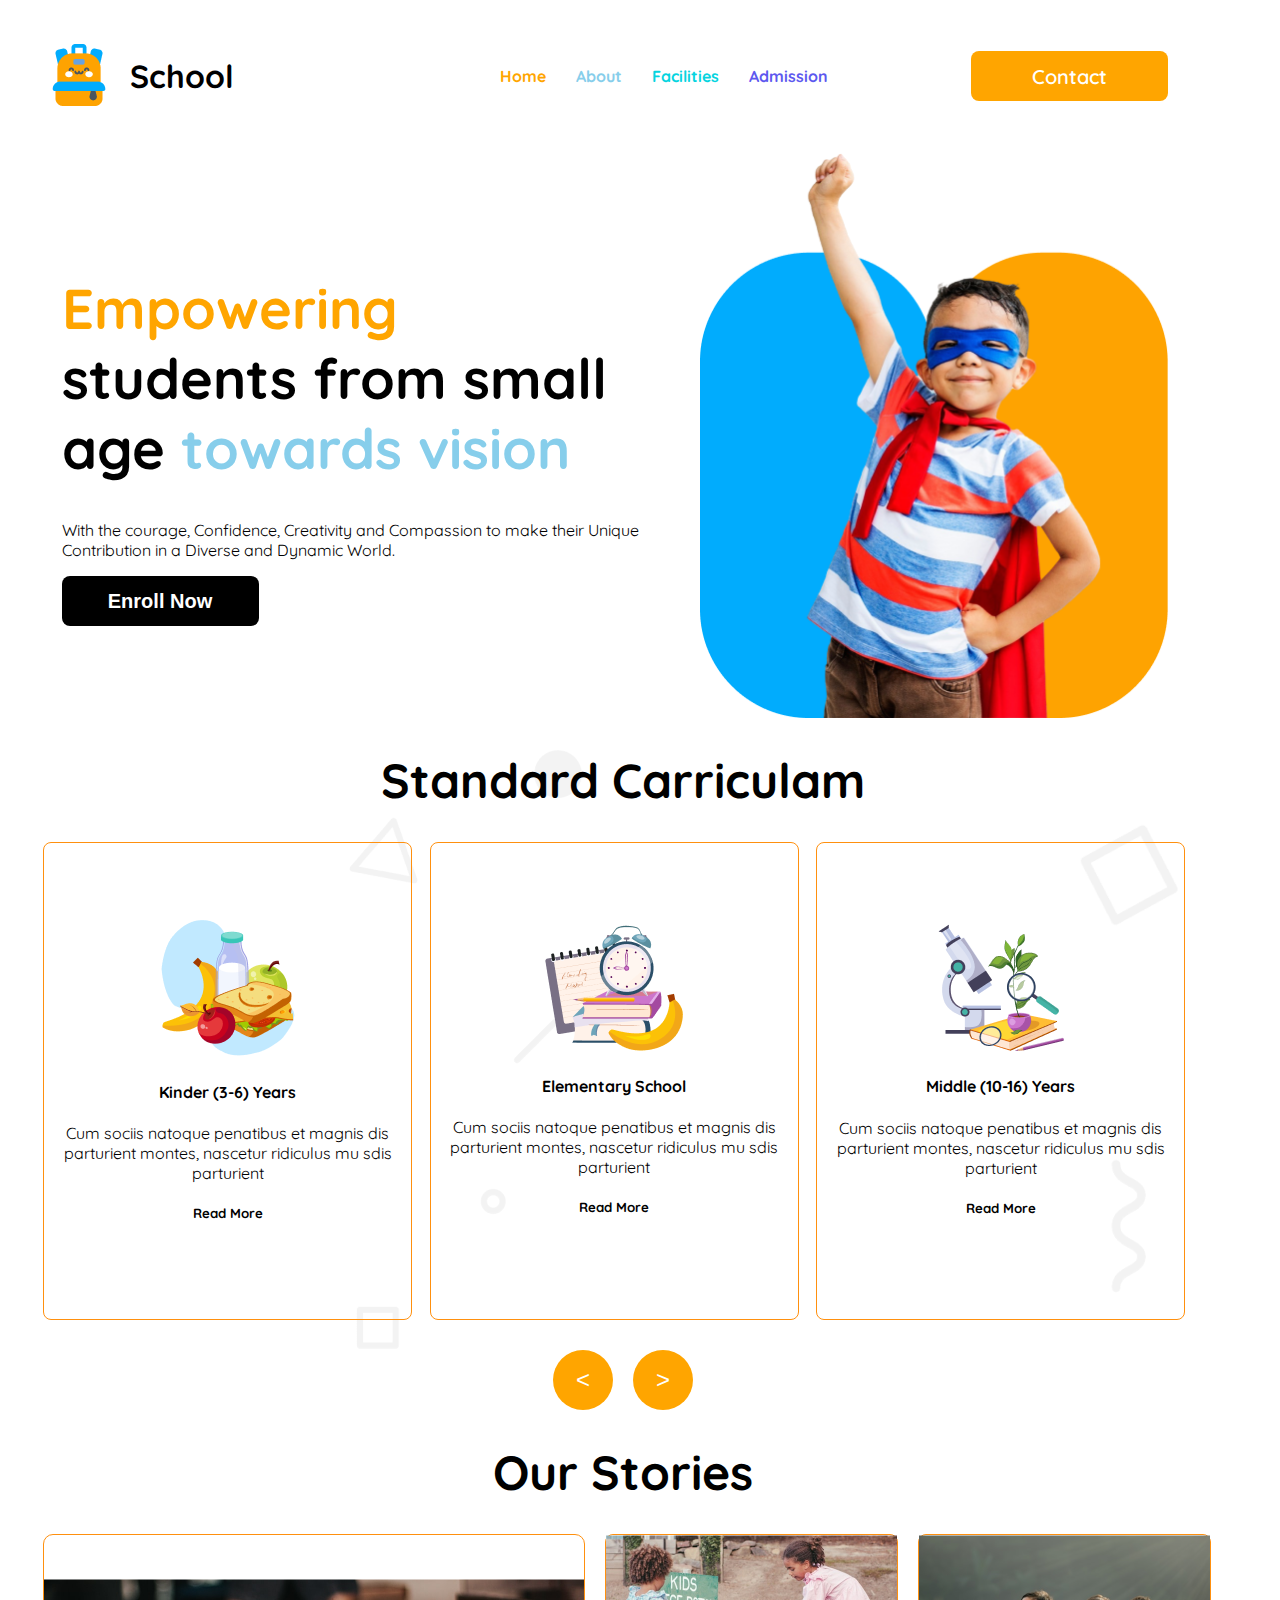
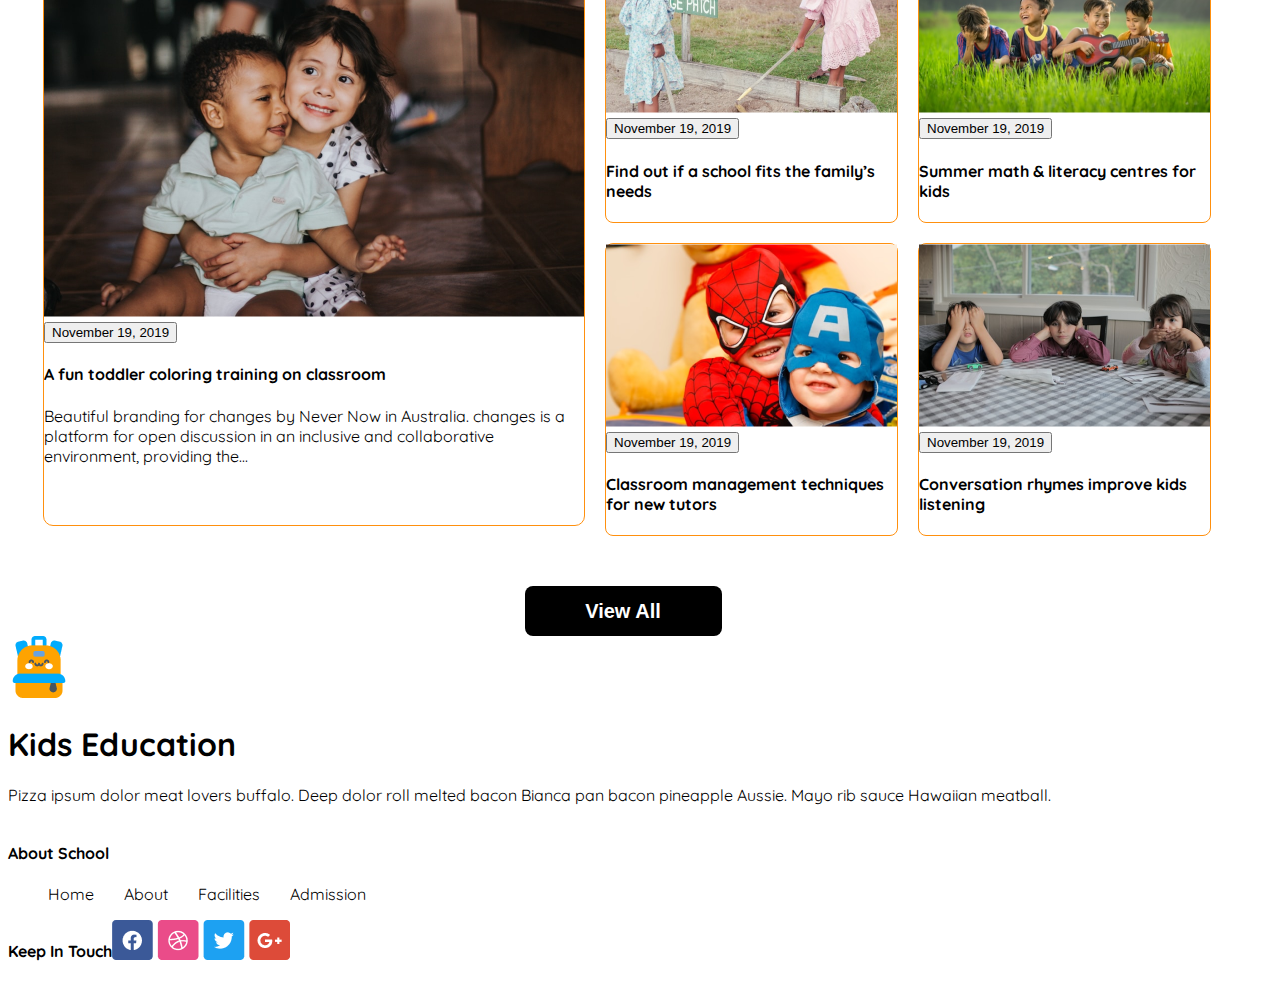
==== index.html @ 6b5bec69 "Assignment 2: All Sections Added. Missing some responsive settings" ====
<!DOCTYPE html>
<html lang="en">
<head>
    <meta charset="UTF-8">
    <meta name="viewport" content="width=device-width, initial-scale=1.0">
    <title>Kids Education</title>
    <link rel="stylesheet" href="./styles/styles.css">
</head>

<body class="quicksand-normal">
    <header class="header">
        <nav class="navbar display-flex" >
           <ul class="brand-logo display-flex">
                <img class="logo" src="./assets/logo.png" alt="Logo">
                <h3 class="brand">School</h3>
           </ul> 
           <!-- Responsive Nevigation  -->
           <div> 
            <input type="checkbox" class="toggle-menu"> 
            <div class="hamburger"></div>
           </div>

           <div class="navigation">
                <ul class="nav-links display-flex" >
                    <li class="nav-item text-orange"><a href="" class="nav-link"></a>Home</li>
                    <li class="nav-item text-sky-blue"><a href="" class="nav-link"></a>About</li>
                    <li class="nav-item text-light-blue"><a href="" class="nav-link"></a>Facilities</li>
                    <li class="nav-item text-purple"><a href="" class="nav-link"></a>Admission</li>
                </ul>
           </div>
            <button class="btn-contact quicksand-normal">Contact</button>    
        </nav>

        <!-- Banner Starts Here -->
        <div class="banner quicksand-normal">
            <div class="banner-content">
                <h1 class="banner-title"><span class="text-orange">Empowering</span> students from small age <span class="text-sky-blue">towards vision</span></h1>
                <p class="banner-desceiption">
                    With the courage, Confidence, Creativity and Compassion to make their Unique Contribution in a Diverse and Dynamic World.                </p>
                <button class="btn-enrol btn-common">Enroll Now</button>
            </div>
            <img class="banner-image" src="./assets/hero-kids.png" alt="Banner Image">  
        </div>
    </header>


        <!-- Banner End -->
    <main>

    

        <!-- Carriculam Starts -->
        
        <section class="carriculam quicksand-normal">
            <h1 class="carriculam-title">Standard Carriculam</h1>

            <div class="carriculam-container">
                <div class="carriculam-card display-flex">
                    <div>
                        <img src="./assets/kinder.png" alt="" class="Kinder-icon">
                        <h4 class="kinder">Kinder (3-6) Years</h4>
                        <P>
                            Cum sociis natoque penatibus et magnis dis parturient montes, nascetur ridiculus mu sdis parturient
                        </P>
                        <h5 class="fact-name text-gray">Read More</h5>
                    </div>
                </div>
                
                <div class="carriculam-card display-flex">
                    <div>
                        <img src="./assets/elementary.png" alt="" class="fact-icon">
                        <h4 class="elementary">Elementary School</h4>
                        <P>
                            Cum sociis natoque penatibus et magnis dis parturient montes, nascetur ridiculus mu sdis parturient
                        </P>
                        <h5 class="fact-name text-gray">Read More</h5>
                    </div>
                </div>
                
                <div class="carriculam-card display-flex">
                    <div>
                        <img src="./assets/middle.png" alt="" class="fact-icon">
                        <h4 class="middle">Middle (10-16) Years</h4>
                        <P>
                            Cum sociis natoque penatibus et magnis dis parturient montes, nascetur ridiculus mu sdis parturient
                        </P>
                        <h5 class="fact-name text-gray">Read More</h5>
                    </div>
                    
                </div>
                
                
                
            </div>

            <div class="btn-more">
                <button class="btn-more-item">&lt</button>
                <button class="btn-more-item">&gt</button>
            </div>

        </section>
        <!-- Carriculam End -->

        <!-- Stories Start -->
        <section class="stories quicksand-normal">
            <h1 class="stories-title">Our Stories</h1>

            <div class="stories-container">
                <div class="stories-card1 display-flex">
                    <div>
                        <img src="./assets/story-1.png" alt="" class="stories-img">
                        <button class="btn-stories">November 19, 2019</button>
                        <h4 class="kinder">A fun toddler coloring training on classroom</h4>
                        <P>
                            Beautiful branding for changes by Never Now in Australia.
                            changes is a platform for open discussion in an inclusive and
                            collaborative environment, providing the...                        </P>
                        
                    </div>
                </div>
                
                <div class="stories-card display-flex">
                    <div>
                        <img src="./assets/story-2.png" alt="" class="stories-img">
                        <button class="btn-stories">November 19, 2019</button>
                        <h4 class="story-heading">Find out if a school fits the family’s needs</h4>
                        
                        
                    </div>
                </div>
                
                <div class="stories-card display-flex">
                    <div>
                        <img src="./assets/story-3.png" alt="" class="Stories-img">
                        <button class="btn-stories">November 19, 2019</button>
                        <h4 class="story-heading">Summer math & literacy centres for kids</h4>
                    </div>
                    
                </div>

                <div class="stories-card display-flex">
                    <div>
                        <img src="./assets/story-4.png" alt="" class="Stories-img">
                        <button class="btn-stories">November 19, 2019</button>
                        <h4 class="story-heading">Classroom management techniques for new tutors</h4>
                    </div>
                    
                </div>

                <div class="stories-card display-flex">
                    <div>
                        <img src="./assets/story-5.png" alt="" class="Stories-img">
                        <button class="btn-stories">November 19, 2019</button>
                        <h4 class="story-heading">Conversation rhymes improve kids listening</h4>
                    </div>
                    
                </div>
                
            </div>

            <div class="view-all">
                <button class="btn-view-all btn-common">View All</button>
               
            </div>

        </section>
    </main>
    <!-- Footer Starts Here -->
    <footer class="footer">
        <div class="footer-container">
            <div class="footer-left display-flex">
                <div>
                    <img src="./assets/logo.png" alt="" class="footer-logo">   
                    <h1 class="footer-title">Kids Education</h1>
                    <p>Pizza ipsum dolor meat lovers buffalo. Deep dolor roll melted bacon Bianca pan bacon pineapple Aussie. Mayo rib sauce Hawaiian meatball.</p>   
                </div>
            </div>

            <div class="footer-middle display-flex">
                <div>    
                    <h4 class="footer-title">About School</h4>
                    <ul class="nav-links display-flex" >
                        <li class="nav-item"><a href="" class="nav-link"></a>Home</li>
                        <li class="nav-item"><a href="" class="nav-link"></a>About</li>
                        <li class="nav-item"><a href="" class="nav-link"></a>Facilities</li>
                        <li class="nav-item"><a href="" class="nav-link"></a>Admission</li>
                    </ul>  
                </div>
            </div>

            <div class="footer-right display-flex">
                <h4 class="footer-social">Keep In Touch</h4>
                <div> 
                    <img src="./assets/fb.png" alt="" class="footer-social">
                    <img src="./assets/dribble.png" alt="" class="footer-social">
                    <img src="./assets/twitter.png" alt="" class="footer-social"> 
                    <img src="./assets/google+.png" alt="" class="footer-social">         
                </div>
            </div>



    </footer>
    
</body>
</html>
---- styles/styles.css ----
/* Fonts: Lets Import */
@import url('https://fonts.googleapis.com/css2?family=Quicksand:wght@300..700&display=swap');

/* Lets Specify Normal Font */
.quicksand-normal {
  font-family: "Quicksand", serif;
  font-optical-sizing: auto;
  font-weight: 400;
  font-style: normal;
}

/* Lets Specify our home page layout */
main, html{
    max-width: 1440px;
    margin: 0 auto;
  }


/* Shared Styles starts here */
.btn-common{
  background-color: black ;
  color: white;
  text-align: center;
  width: 197px;
  height: 50px;
  padding: 10px 25px;
  font-size: 1.25rem;
  font-weight: 800;
  border-radius: 8px;
  border: none;

}

/* Class to make items flexible */
.display-flex{
    display: flex;
  }
 
  
  
  /* Header Styles */

/* Navbar related Styles */


/* Text Orange */
.text-orange{
    color: orange;
    
  }
  
  /* Text SkyBlue */
  .text-sky-blue{
    color: skyblue;
    
  }

  /* Test Light Blue */
  .text-light-blue{
    color: #05D4DF;
    
  }

  /* Text Purple */
  .text-purple{
    color: #5D58EF;
   
  }

  /* .header{
    position: relative;
    width: 100%;
    display: flex;
    justify-content: space-between;
    align-items: center;
  } */
.navbar{
  justify-content: space-between;
  align-items: center;
  max-width: 1160px;
  height: auto;
  font-weight: 800;
 
}

.brand{
  font-weight: 800;
  font-size: 2rem;
}

.nav-item{
  list-style: none;
  margin-right: 30px;

}

.nav-link{
  text-decoration: none;
  font-weight: 800;
  
}

 .banner {
  max-width: 1160px;
  margin: 0 auto;

}
main{
  max-width: 1160px;
  margin: 0 35px;
}


.logo{
  
    max-width: 62px;
    max-height: 62px;
    padding-top: 20px;
    padding-right: 20px;
}



.btn-contact{
    background-color: orange ;
    color: white;
    text-align: center;
    width: 197px;
    height: 50px;
    padding: 10px 25px;
    font-size: 1.25rem;
    font-weight: 600;
    border-radius: 8px;
    border: none;
  
  }

  .hamburger{
    position: relative;
    width:40px;
    height: 4px;
    border-radius: 10px;
    cursor: pointer;
    z-index: 2;
    transition: 0.3s;
    background: black; 

  }

  .hamburger:before,
  .hamburger:after{
    content: "";
    position: absolute;
    height: 4px;
    right: 0;
    background: black;
    border-radius: 10px;
    transition: 0.3s;
    
  }

  .hamburger:before{
    top: -10px;
    width: 20px;
    
  }

  .hamburger:after{
    top: 10px;
    width:25px;
  }

  .toggle-menu{
    position: absolute;
    width: 30px;
    height: 100%;
    z-index: 3;
    cursor: pointer;
    opacity: 0;
  }
  .hamburger,
  .toggle-menu{
     display: none; 
  }

  .navigation input:checked ~ .hamburger{
    background: transparent;
  }
  .navigation input:checked ~ .hamburger:before{
    top: 0;
    transform: rotate(-45deg);
    width: 30px;

  }

  .navigation input:checked ~ .hamburger:after{
    top: 0;
    transform: rotate(45deg);
    width: 30px;
  }



   /* Let's do some Banner Styling  */

   .banner{
    display: flex;
    /* align-items: center; */
    justify-content: space-between;
    margin: 0;
    /* margin: 0 10px 0 0;   */
    /* background-color: #FFF8F3; */
  }
  .banner-greetings {
    font-size: 45px;
    font-weight: 600;
    /* color: #474747; */
    /*  margin-top: 100px; */
  }

  .banner-title {
        font-size: 3.5rem;
        font-weight: 800;
        /* color: #474747; */
        /* margin-top: 20px; */
  }
  
  .banner-description {
        font-size: 18px;
        font-weight: 400;
        color: #757575; 
        /* margin-top: 20px; */
  }

  /* Set style for banner content */
  .banner-content {
    width: 585px;
    margin: auto;
    border: 0;
    padding: 0;

        
  }

  .banner-image {
        width: 468px;
        /* height: 300px;
        border-radius: 50%;
        margin-top: 50px; */
  }

/* Carriculam related design */

.carriculam{
  background-image: url('../assets/bg.png');
}

.carriculam-container{
  display: grid;
  grid-template-columns: repeat(3, 1fr);
  /* justify-content: center; */
 
}

.carriculam-title{
  font-size: 3rem;
  text-align: center;
}

.carriculam-card{
  border: 1px solid #FF900E;
  width:  367px;
  height: 476px;
  border-radius: 8px;
  align-items: center;
  justify-content: center;
  text-align: center;
  margin-bottom: 30px;
}

.btn-more-item{
  width: 60px;
  height: 60px;
  border-radius: 50%;
  font-size: 1.5rem;
  background-color: orange;
  border: none;
  color: white
  
  
}

.btn-more{
  display: flex; 
  /* align-items: center;  */
  justify-content: center; 
  gap: 20px;
}

/* Stories Section Style */

.stories-title{
  font-size: 3rem;
  text-align: center;

}

.stories-container{
  display: grid;
  grid-template-columns: auto auto auto;
  gap: 20px;
  margin-bottom: 30px;
}
.stories-card1{
  border: 1px solid #FF900E;
  grid-row: 1 / 4;
  border-radius: 10px;
  align-items: center;
  justify-content: center;
  text-align: left;
  margin-bottom: 30px;
}

.stories-card{
  border: 1px solid #FF900E;
  /* width:  367px; */
  /* height: 476px; */
  border-radius: 8px;
  align-items: center;
  justify-content: center;
  text-align: left;
  /* margin-bottom: 30px; */
  margin: 0, 30px;
  
  
}

.view-all{
  display: flex;  
  /* align-items: center;  */
  justify-content: center; 
  gap: 20px;

}
      


/* Media Related Design/Responsive Design */
@media (max-width: 992px) {
  .hamburger,
  .toggle-menu{
     display: block; 
  }
  .banner{
    flex-direction: column-reverse;
    
  }

  .banner-content{
    text-align: center;
  }

  /* .banner-content{
    grid-template-columns: 1fr;

  } */

  .brand, .btn-contact{
    display: none;
  }
  .nav-links{
    justify-content: start;
    flex-direction: column;
    align-items: center;
    position: fixed;
    top: 0;
    right: -200px;
    /* background: orange; */
    width: 300px;
    height: 100%;
    padding-top: 65px;
  }
  .nav-link li {
    width: 100%;
  }

  .nav-link li a{
    padding: 30px;
    font-size: 24px;
    /* box-shadow:  */
  }


}
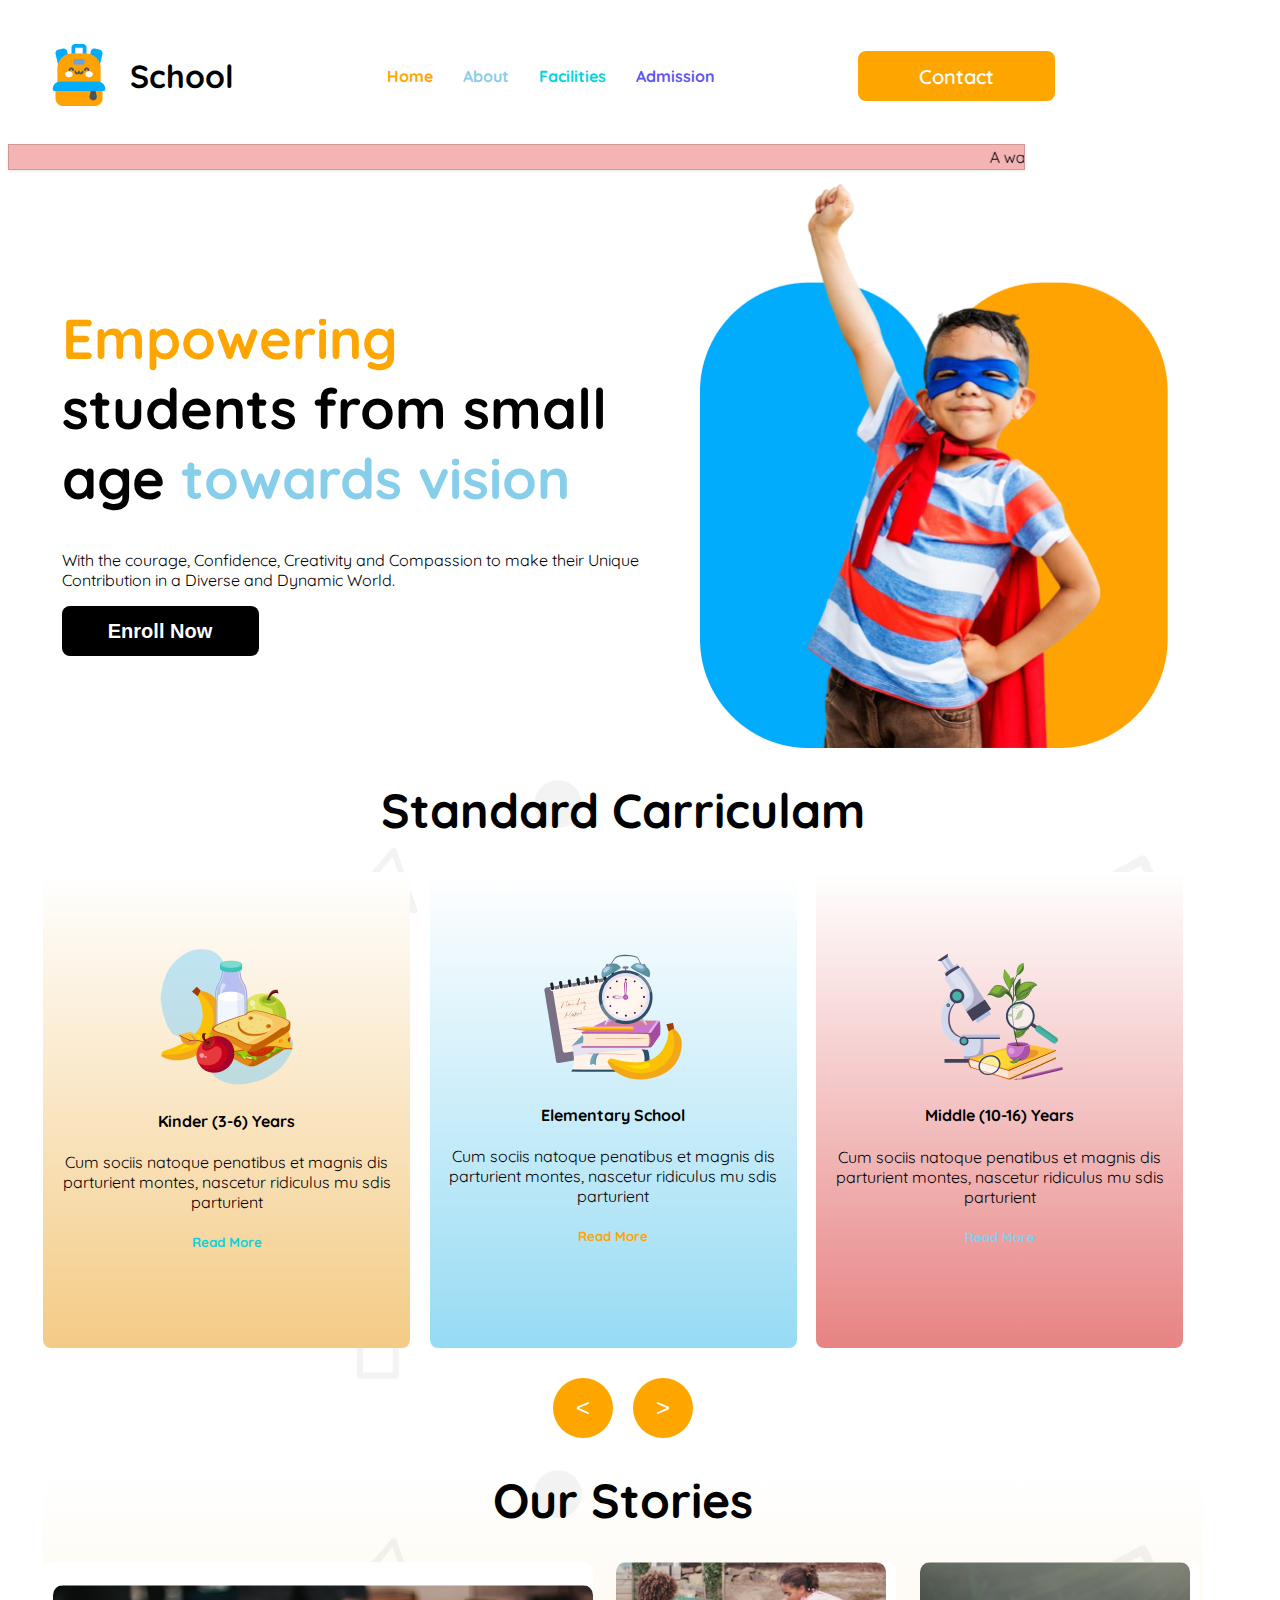
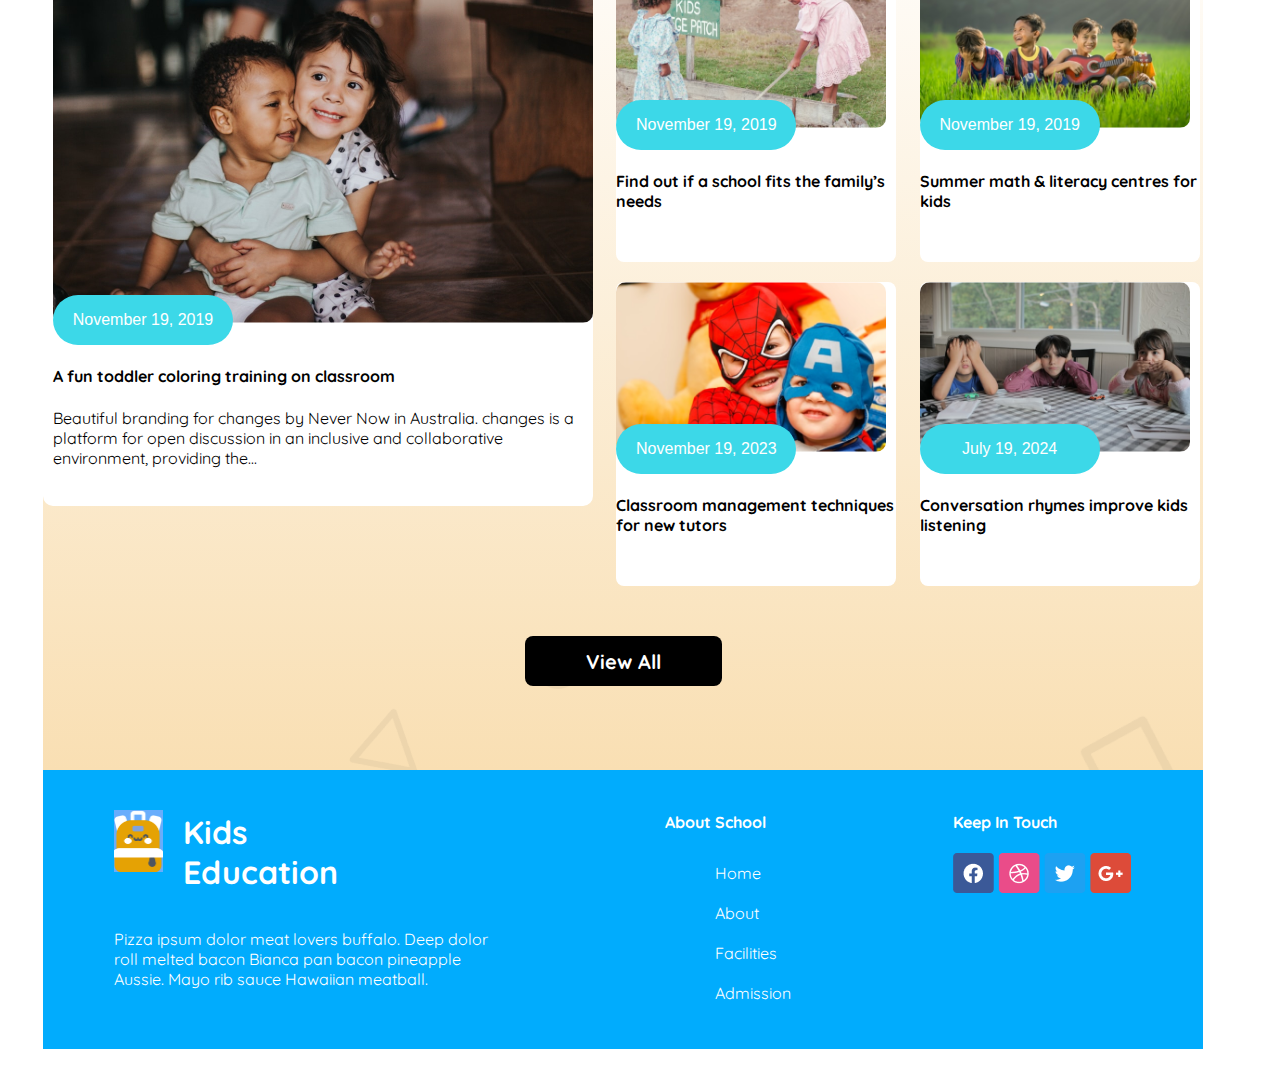
==== commit 2a9562c3: "Assignment 2: All Sections Added. Fixed some responsive settings. Added marquee" ====
--- a/index.html
+++ b/index.html
@@ -4,6 +4,7 @@
     <meta charset="UTF-8">
     <meta name="viewport" content="width=device-width, initial-scale=1.0">
     <title>Kids Education</title>
+    <link rel="icon" type="image/x-icon" href="/assets/logo.png">
     <link rel="stylesheet" href="./styles/styles.css">
 </head>
 
@@ -14,11 +15,7 @@
                 <img class="logo" src="./assets/logo.png" alt="Logo">
                 <h3 class="brand">School</h3>
            </ul> 
-           <!-- Responsive Nevigation  -->
-           <div> 
-            <input type="checkbox" class="toggle-menu"> 
-            <div class="hamburger"></div>
-           </div>
+           
 
            <div class="navigation">
                 <ul class="nav-links display-flex" >
@@ -28,8 +25,19 @@
                     <li class="nav-item text-purple"><a href="" class="nav-link"></a>Admission</li>
                 </ul>
            </div>
-            <button class="btn-contact quicksand-normal">Contact</button>    
+            <button class="btn-contact quicksand-normal">Contact</button> 
+            
+            <!-- Responsive Nevigation  -->
+           <div> 
+            <input type="checkbox" class="toggle-menu"> 
+            <div class="hamburger"></div>
+           </div>   
         </nav>
+        <div cless="top-marquee quicksand-normal">
+            <marquee width="80%" direction="left" behavior="scroll" scrollamount="4">
+                A warm and welcoming community where learning thrives.Discover Our school where every child shines ✨ Your One-Stop Destination for your kids Learning. 🚀 Keep Exploring for More!
+            </marquee>
+        </div>
 
         <!-- Banner Starts Here -->
         <div class="banner quicksand-normal">
@@ -46,51 +54,45 @@
 
         <!-- Banner End -->
     <main>
-
-    
-
         <!-- Carriculam Starts -->
         
         <section class="carriculam quicksand-normal">
             <h1 class="carriculam-title">Standard Carriculam</h1>
 
             <div class="carriculam-container">
-                <div class="carriculam-card display-flex">
+                <div class="carriculam-card display-flex carriculam-gradient1">
                     <div>
                         <img src="./assets/kinder.png" alt="" class="Kinder-icon">
                         <h4 class="kinder">Kinder (3-6) Years</h4>
                         <P>
                             Cum sociis natoque penatibus et magnis dis parturient montes, nascetur ridiculus mu sdis parturient
                         </P>
-                        <h5 class="fact-name text-gray">Read More</h5>
-                    </div>
-                </div>
-                
-                <div class="carriculam-card display-flex">
+                        <h5 class="fact-name text-light-blue">Read More</h5>
+                    </div>
+                </div>
+                
+                <div class="carriculam-card display-flex carriculam-gradient2">
                     <div>
                         <img src="./assets/elementary.png" alt="" class="fact-icon">
                         <h4 class="elementary">Elementary School</h4>
                         <P>
                             Cum sociis natoque penatibus et magnis dis parturient montes, nascetur ridiculus mu sdis parturient
                         </P>
-                        <h5 class="fact-name text-gray">Read More</h5>
-                    </div>
-                </div>
-                
-                <div class="carriculam-card display-flex">
+                        <h5 class="fact-name text-orange">Read More</h5>
+                    </div>
+                </div>
+                
+                <div class="carriculam-card display-flex carriculam-gradient3">
                     <div>
                         <img src="./assets/middle.png" alt="" class="fact-icon">
                         <h4 class="middle">Middle (10-16) Years</h4>
                         <P>
                             Cum sociis natoque penatibus et magnis dis parturient montes, nascetur ridiculus mu sdis parturient
                         </P>
-                        <h5 class="fact-name text-gray">Read More</h5>
-                    </div>
-                    
-                </div>
-                
-                
-                
+                        <h5 class="fact-name text-sky-blue">Read More</h5>
+                    </div>
+                    
+                </div>               
             </div>
 
             <div class="btn-more">
@@ -108,7 +110,7 @@
             <div class="stories-container">
                 <div class="stories-card1 display-flex">
                     <div>
-                        <img src="./assets/story-1.png" alt="" class="stories-img">
+                        <img src="./assets/story-1.png" alt="" class="stories-img1">
                         <button class="btn-stories">November 19, 2019</button>
                         <h4 class="kinder">A fun toddler coloring training on classroom</h4>
                         <P>
@@ -131,7 +133,7 @@
                 
                 <div class="stories-card display-flex">
                     <div>
-                        <img src="./assets/story-3.png" alt="" class="Stories-img">
+                        <img src="./assets/story-3.png" alt="" class="stories-img">
                         <button class="btn-stories">November 19, 2019</button>
                         <h4 class="story-heading">Summer math & literacy centres for kids</h4>
                     </div>
@@ -140,8 +142,8 @@
 
                 <div class="stories-card display-flex">
                     <div>
-                        <img src="./assets/story-4.png" alt="" class="Stories-img">
-                        <button class="btn-stories">November 19, 2019</button>
+                        <img src="./assets/story-4.png" alt="" class="stories-img">
+                        <button class="btn-stories">November 19, 2023</button>
                         <h4 class="story-heading">Classroom management techniques for new tutors</h4>
                     </div>
                     
@@ -149,8 +151,8 @@
 
                 <div class="stories-card display-flex">
                     <div>
-                        <img src="./assets/story-5.png" alt="" class="Stories-img">
-                        <button class="btn-stories">November 19, 2019</button>
+                        <img src="./assets/story-5.png" alt="" class="stories-img">
+                        <button class="btn-stories">July 19, 2024</button>
                         <h4 class="story-heading">Conversation rhymes improve kids listening</h4>
                     </div>
                     
@@ -159,31 +161,34 @@
             </div>
 
             <div class="view-all">
-                <button class="btn-view-all btn-common">View All</button>
+                <button class="btn-view-all btn-common quicksand-normal">View All</button>
                
             </div>
 
         </section>
     </main>
     <!-- Footer Starts Here -->
-    <footer class="footer">
+    <footer class="footer quicksand-normal">
         <div class="footer-container">
             <div class="footer-left display-flex">
+                <div class="footer-logo-title display-flex">
+                    <img src="./assets/footer.png" alt="" class="footer-logo">   
+                    <h1 class="footer-title" >Kids <br>Education</br></h1>
+                </div>
                 <div>
-                    <img src="./assets/logo.png" alt="" class="footer-logo">   
-                    <h1 class="footer-title">Kids Education</h1>
-                    <p>Pizza ipsum dolor meat lovers buffalo. Deep dolor roll melted bacon Bianca pan bacon pineapple Aussie. Mayo rib sauce Hawaiian meatball.</p>   
-                </div>
+                    <p>Pizza ipsum dolor meat lovers buffalo. Deep dolor roll melted bacon Bianca pan bacon pineapple Aussie. Mayo rib sauce Hawaiian meatball.</p> 
+                </div>  
+                
             </div>
 
             <div class="footer-middle display-flex">
                 <div>    
                     <h4 class="footer-title">About School</h4>
-                    <ul class="nav-links display-flex" >
-                        <li class="nav-item"><a href="" class="nav-link"></a>Home</li>
-                        <li class="nav-item"><a href="" class="nav-link"></a>About</li>
-                        <li class="nav-item"><a href="" class="nav-link"></a>Facilities</li>
-                        <li class="nav-item"><a href="" class="nav-link"></a>Admission</li>
+                    <ul class="nav-links-footer">
+                        <li class="nav-item-footer"><a href="" class=""></a>Home</li>
+                        <li class="nav-item-footer"><a href="" class=""></a>About</li>
+                        <li class="nav-item-footer"><a href="" class=""></a>Facilities</li>
+                        <li class="nav-item-footer"><a href="" class=""></a>Admission</li>
                     </ul>  
                 </div>
             </div>
--- a/styles/styles.css
+++ b/styles/styles.css
@@ -1,6 +1,14 @@
 /* Fonts: Lets Import */
 @import url('https://fonts.googleapis.com/css2?family=Quicksand:wght@300..700&display=swap');
 
+
+/* *{
+  border: 2px dashed red;
+}
+
+body{
+  border: 4px dashed green;
+} */
 /* Lets Specify Normal Font */
 .quicksand-normal {
   font-family: "Quicksand", serif;
@@ -46,18 +54,21 @@
 /* Text Orange */
 .text-orange{
     color: orange;
+    font-weight: 800;
     
   }
   
   /* Text SkyBlue */
   .text-sky-blue{
     color: skyblue;
+    font-weight: 800;
     
   }
 
   /* Test Light Blue */
   .text-light-blue{
     color: #05D4DF;
+    font-weight: 800;
     
   }
 
@@ -109,6 +120,12 @@
   max-width: 1160px;
   margin: 0 35px;
 }
+footer{
+  max-width: 1160px;
+  /* margin-right: 60px; */
+  /* margin: 0 px; */
+  
+}
 
 
 .logo{
@@ -171,7 +188,7 @@
   }
 
   .toggle-menu{
-    position: absolute;
+    /* position: relative; */
     width: 30px;
     height: 100%;
     z-index: 3;
@@ -198,6 +215,21 @@
     transform: rotate(45deg);
     width: 30px;
   }
+/* marquee related style */
+  .top-marquee{
+    /* font-family: Arial, sans-serif; */
+    line-height: 1.5;
+    background-color: #FFF;
+    font-size: 16px;
+    color: #ed8f14;
+}
+
+marquee {
+    box-shadow: 0 1px 3px rgba(0, 0, 0, .1);
+    border: 1px solid rgba(0, 0, 0, .15);
+    background-color: #f5b4b4;
+    padding: 2px; 
+}
 
 
 
@@ -267,8 +299,18 @@
   text-align: center;
 }
 
+.carriculam-gradient1{
+  background: linear-gradient(#FFFFFF, #f4cb85)
+}
+.carriculam-gradient2{
+  background: linear-gradient(#FFFFFF, #96dbf4)
+}
+.carriculam-gradient3{
+  background: linear-gradient(#FFFFFF, #e78383)
+}
+
 .carriculam-card{
-  border: 1px solid #FF900E;
+  /* border: 1px solid #FF900E; */
   width:  367px;
   height: 476px;
   border-radius: 8px;
@@ -299,6 +341,24 @@
 
 /* Stories Section Style */
 
+.stories{
+  /* background: linear-gradient(#FFFFFF, #f4cb85), url('../assets/bg.png') no-repeat center center / cover; */
+  /* background: linear-gradient(#FFFFFF, #f4cb85), url('../assets/bg2.png') no-repeat center center / cover; */
+  
+  background-image:
+  url('../assets/bg.png'),
+  linear-gradient(#FFFFFF, #f9dfb3);
+
+
+  height: 100vh; 
+  margin: 0;
+  /* background-image: url('../assets/bg.png');
+  background-image: linear-gradient(#FFFFFF, #FEAB18); */
+  /* padding-bottom: 80px;
+  margin-bottom: -25px; */
+
+}
+
 .stories-title{
   font-size: 3rem;
   text-align: center;
@@ -312,17 +372,20 @@
   margin-bottom: 30px;
 }
 .stories-card1{
-  border: 1px solid #FF900E;
+  /* border: 1px solid #FF900E; */
   grid-row: 1 / 4;
   border-radius: 10px;
   align-items: center;
   justify-content: center;
   text-align: left;
-  margin-bottom: 30px;
+  margin-bottom: 100px;
+  background-color: white;
+  width: 540px;
+  padding-left: 10px;
 }
 
 .stories-card{
-  border: 1px solid #FF900E;
+  /* border: 1px solid #FF900E; */
   /* width:  367px; */
   /* height: 476px; */
   border-radius: 8px;
@@ -331,6 +394,39 @@
   text-align: left;
   /* margin-bottom: 30px; */
   margin: 0, 30px;
+  padding-bottom: 30px;
+  background-color: white;
+  width: 280px;
+  
+}
+
+.stories-img{
+  width: 270px;
+
+  margin-bottom: -18px;
+  border-radius: 10px;
+
+}
+
+.stories-img1{
+  width: 540px;
+
+  margin-bottom: -18px;
+  border-radius: 10px;
+  
+
+}
+
+
+.btn-stories{
+  width: 180px;
+  height: 50px;
+  font-size: 1rem;
+  background-color: #3CD8E8 ;
+  border: none;
+  color: white;
+  border-radius: 30px;
+  margin-top: -30px;
   
   
 }
@@ -342,30 +438,112 @@
   gap: 20px;
 
 }
-      
+
+/* Styles for footer */
+footer{
+  background-color: #01ACFD ;
+  margin-right: 10px;
+  margin-left: 35px;
+}
+
+.footer-middle{
+  display: flex;
+
+  flex-direction: column;
+  max-width: 400px;
+  padding: 20px;
+  
+  /* text-align: left; */
+
+}
+/* .footer-middle.ul{
+  text-align: left;
+} */
+.footer-right
+{
+  display: flex;
+  flex-direction: column;
+  max-width: 400px;
+  padding: 20px;
+
+}
+
+
+.footer-left{
+  flex-direction: column;
+  max-width: 400px;
+  padding: 20px;
+
+}
+
+.nav-item-footer{
+  list-style: none;
+  padding: 10px;
+
+}
+.footer-container{
+  display: grid;
+  grid-template-columns: auto auto auto;
+  gap: 10px;
+  text-align: left;
+  margin-bottom: 30px;
+  color: white;
+  justify-content: space-around;
+}
+ 
+.nav-links-footer{
+
+  text-align: left;
+}
+
+.footer-logo{
+  
+  max-width: 62px;
+  max-height: 62px;
+  padding-top: 20px;
+  padding-right: 20px;
+ 
+}
+   
 
 
 /* Media Related Design/Responsive Design */
-@media (max-width: 992px) {
+@media screen and (max-width: 576px) {
   .hamburger,
-  .toggle-menu{
+  .toggle-menu,
+  .carriculam{
      display: block; 
   }
   .banner{
     flex-direction: column-reverse;
     
+    
   }
 
   .banner-content{
     text-align: center;
-  }
-
-  /* .banner-content{
+    justify-content: center;
+  }
+
+  .carriculam-container,
+  .footer-container {
     grid-template-columns: 1fr;
-
-  } */
-
-  .brand, .btn-contact{
+    gap: 10px;
+
+  } 
+
+  .stories-container{
+    grid-template-columns: repeat(2, 1fr);
+    gap: 10px;
+    justify-items: center;
+  }
+/* Hiding for mobile devices */
+  .brand, 
+  .btn-contact,
+  .btn-more,
+  .stories-card1,
+  .nav-links,
+  marquee{
     display: none;
   }
   .nav-links{
@@ -374,11 +552,40 @@
     align-items: center;
     position: fixed;
     top: 0;
-    right: -200px;
+    /* right: -200px; */
     /* background: orange; */
-    width: 300px;
+    /* width: 300px; */
     height: 100%;
     padding-top: 65px;
+  }
+
+  .banner-image{
+    width: 100%
+  }
+
+  .banner-content{
+    width: 100%;
+  }
+
+  .carriculam-container{
+    width: 100%;
+    
+  }
+
+  .carriculam-card
+  {
+    width: 100%;
+  }
+  .stories-card{
+    width 100%;
+
+  }
+
+  .navbar {
+    max-width: 576px;
+    margin: 0 auto;
+    border: 1px solid red;
+
   }
   .nav-link li {
     width: 100%;
@@ -390,5 +597,31 @@
     /* box-shadow:  */
   }
 
+  .stories-img
+  {
+
+    width: 170px;
+  }
+  .footer-container{
+    width: 100%;
+  }
+  .view-all{
+    
+    align-items: center;
+  }
+  
+.btn-stories{
+  width: 90px;
+  height: 25px;
+  font-size: 0.5rem;
+  background-color: #3CD8E8 ;
+  border: none;
+  color: white;
+  border-radius: 30px;
+  margin-top: -30px;
+  
+  
+}
+
 
 }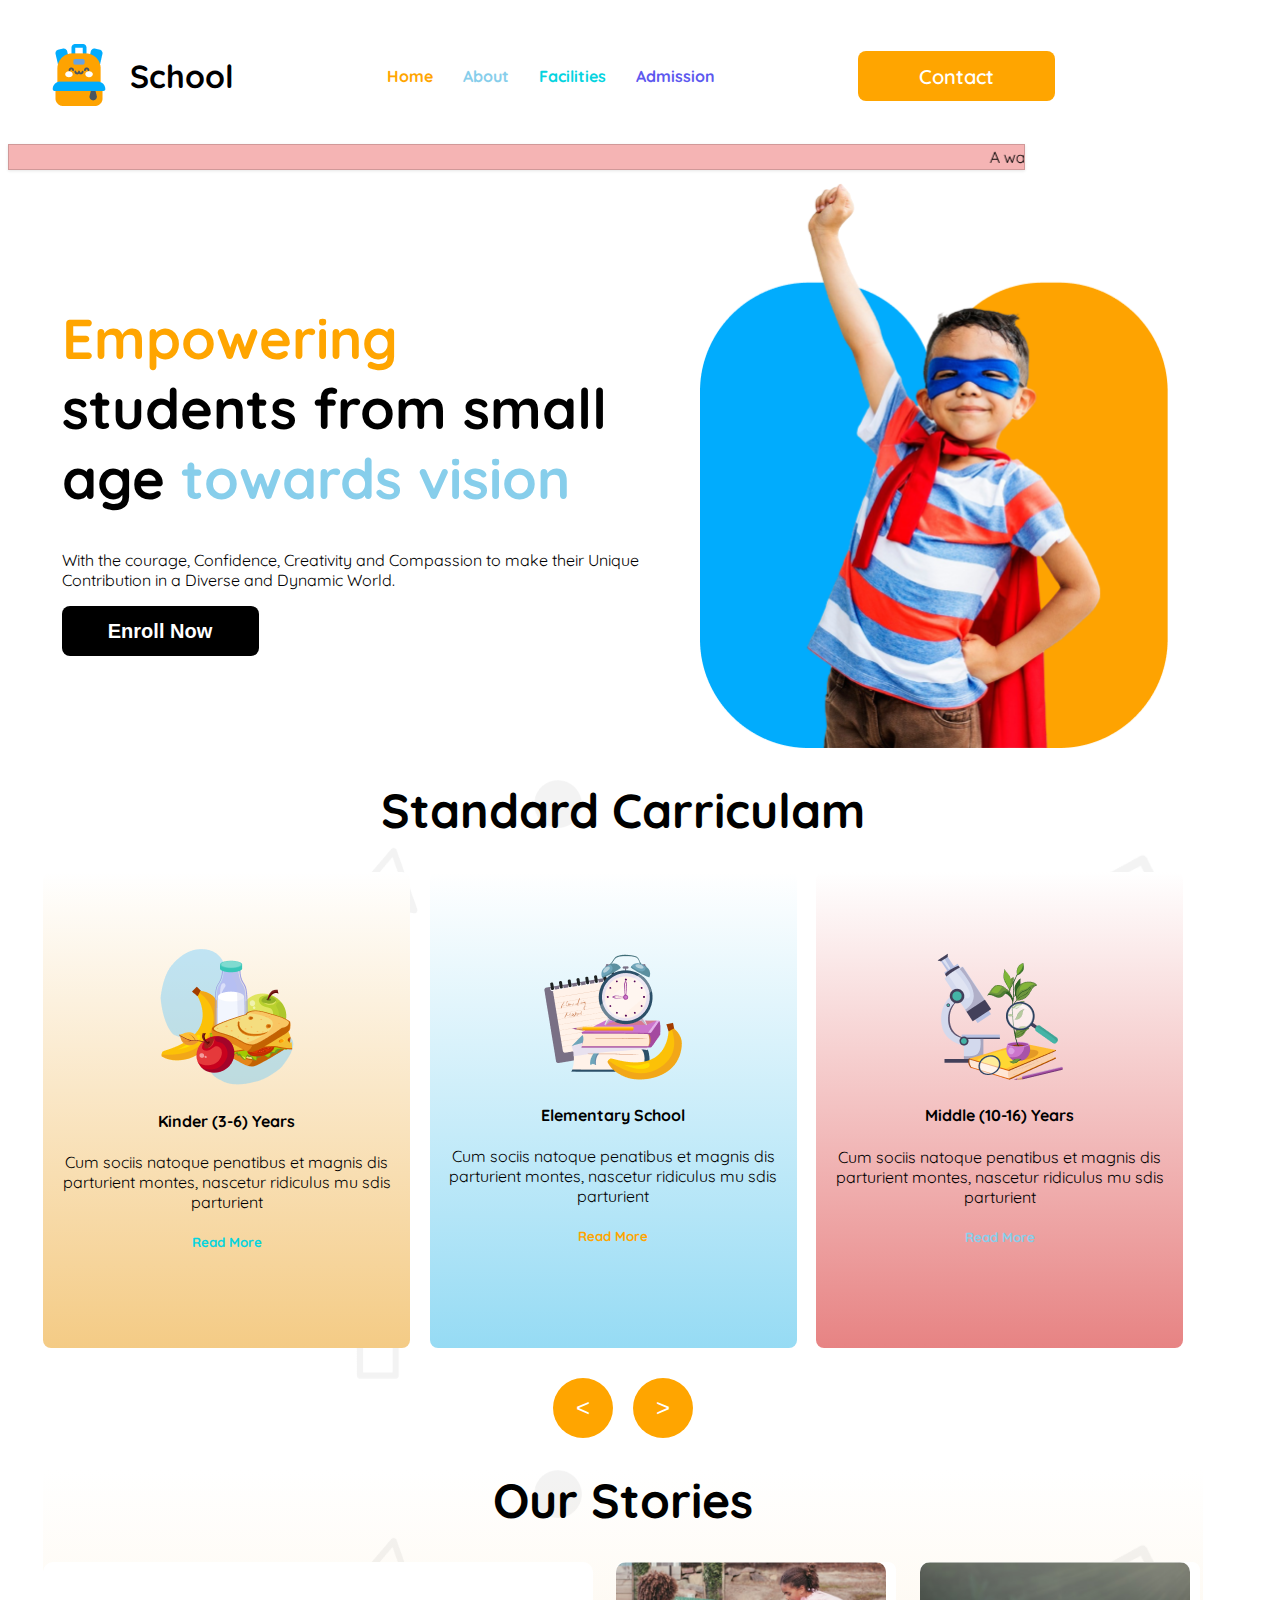
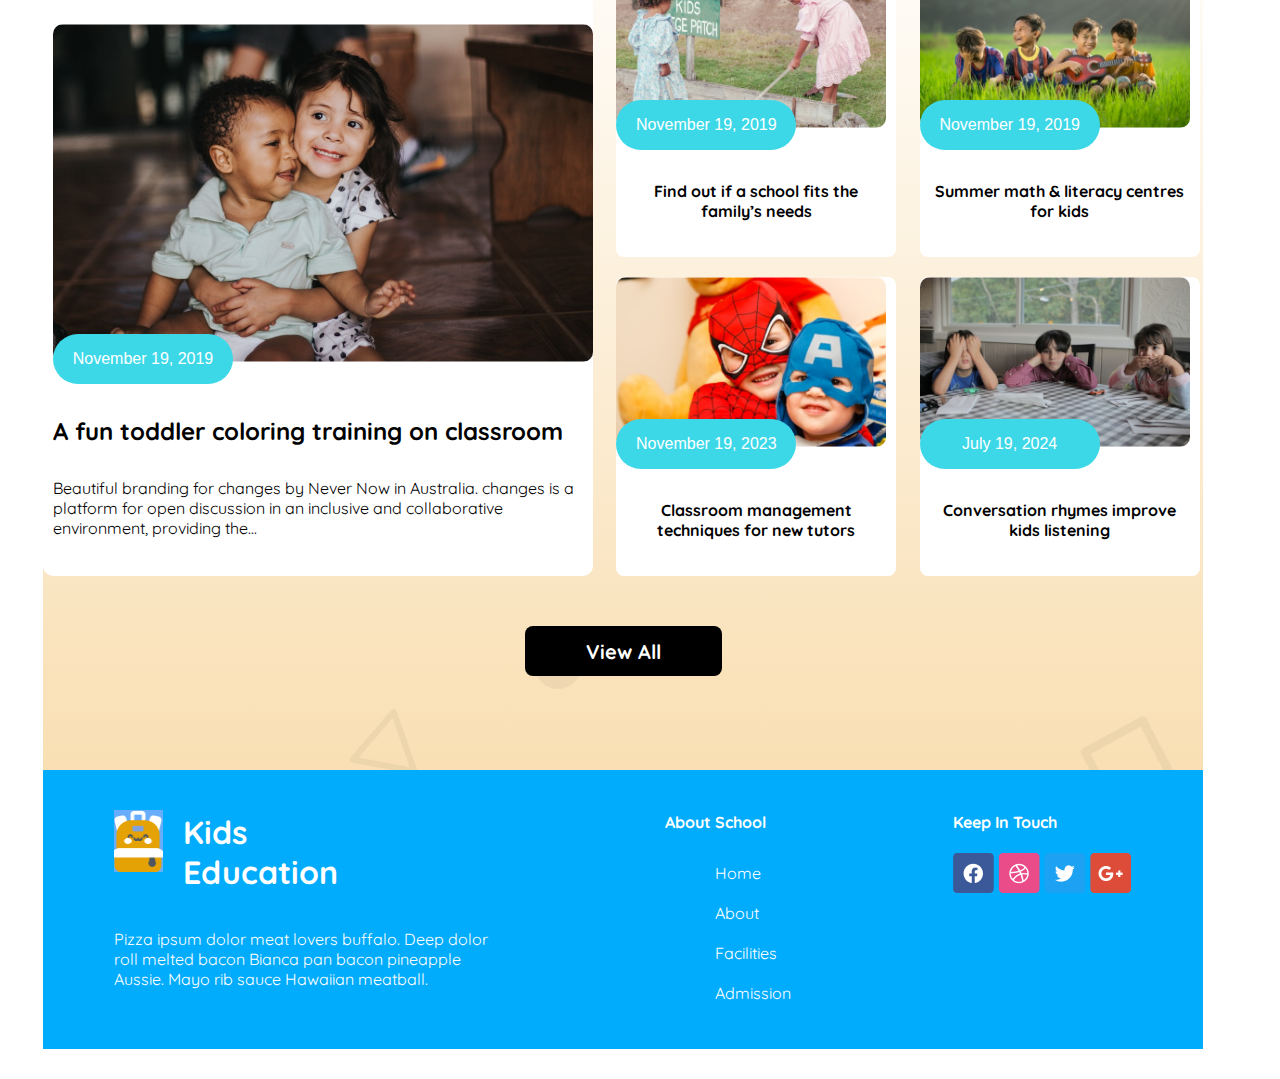
==== commit b77a2e16: "Assignment 2: All Sections Added. Fixed more responsive settings." ====
--- a/index.html
+++ b/index.html
@@ -112,11 +112,11 @@
                     <div>
                         <img src="./assets/story-1.png" alt="" class="stories-img1">
                         <button class="btn-stories">November 19, 2019</button>
-                        <h4 class="kinder">A fun toddler coloring training on classroom</h4>
-                        <P>
+                        <h4 class="heading-kinder">A fun toddler coloring training on classroom</h4>
+                        <P cless="story-desc">
                             Beautiful branding for changes by Never Now in Australia.
                             changes is a platform for open discussion in an inclusive and
-                            collaborative environment, providing the...                        </P>
+                            collaborative environment, providing the...</P>
                         
                     </div>
                 </div>
--- a/styles/styles.css
+++ b/styles/styles.css
@@ -1,14 +1,14 @@
 /* Fonts: Lets Import */
 @import url('https://fonts.googleapis.com/css2?family=Quicksand:wght@300..700&display=swap');
 
-
-/* *{
+/* 
+*{
   border: 2px dashed red;
 }
 
 body{
   border: 4px dashed green;
-} */
+}  */
 /* Lets Specify Normal Font */
 .quicksand-normal {
   font-family: "Quicksand", serif;
@@ -378,10 +378,12 @@
   align-items: center;
   justify-content: center;
   text-align: left;
-  margin-bottom: 100px;
+  margin-bottom: 20px; 
+  /* margin-top: 20px; */
   background-color: white;
   width: 540px;
   padding-left: 10px;
+  padding-top: 40px;
 }
 
 .stories-card{
@@ -394,12 +396,32 @@
   text-align: left;
   /* margin-bottom: 30px; */
   margin: 0, 30px;
-  padding-bottom: 30px;
+  padding-bottom: 5px;
   background-color: white;
   width: 280px;
   
 }
 
+.heading-kinder{
+  font-weight: 800;
+  font-size: 1.5rem;
+  text-align: left;
+}
+
+.story-heading{
+  text-align: center;
+  padding: 10px;
+
+}
+
+.story-desc{
+  text-align: center;
+  font-size: 1rem;
+  padding-left: 30px;
+}
+
+/* .story-heading */
+
 .stories-img{
   width: 270px;
 
@@ -411,7 +433,7 @@
 .stories-img1{
   width: 540px;
 
-  margin-bottom: -18px;
+  margin-bottom: -18px; 
   border-radius: 10px;
   
 
@@ -577,7 +599,7 @@
     width: 100%;
   }
   .stories-card{
-    width 100%;
+    width: 100%;
 
   }
 
@@ -600,7 +622,7 @@
   .stories-img
   {
 
-    width: 170px;
+    width: 150px;
   }
   .footer-container{
     width: 100%;
@@ -619,9 +641,16 @@
   color: white;
   border-radius: 30px;
   margin-top: -30px;
-  
-  
-}
+  justify-content: left;
+  }
+
+  .story-heading{
+    text-align: left;
+    font-size: 0.6rem;
+    font-weight: 800;
+    /* padding: 10px; */
+  
+  }
 
 
 }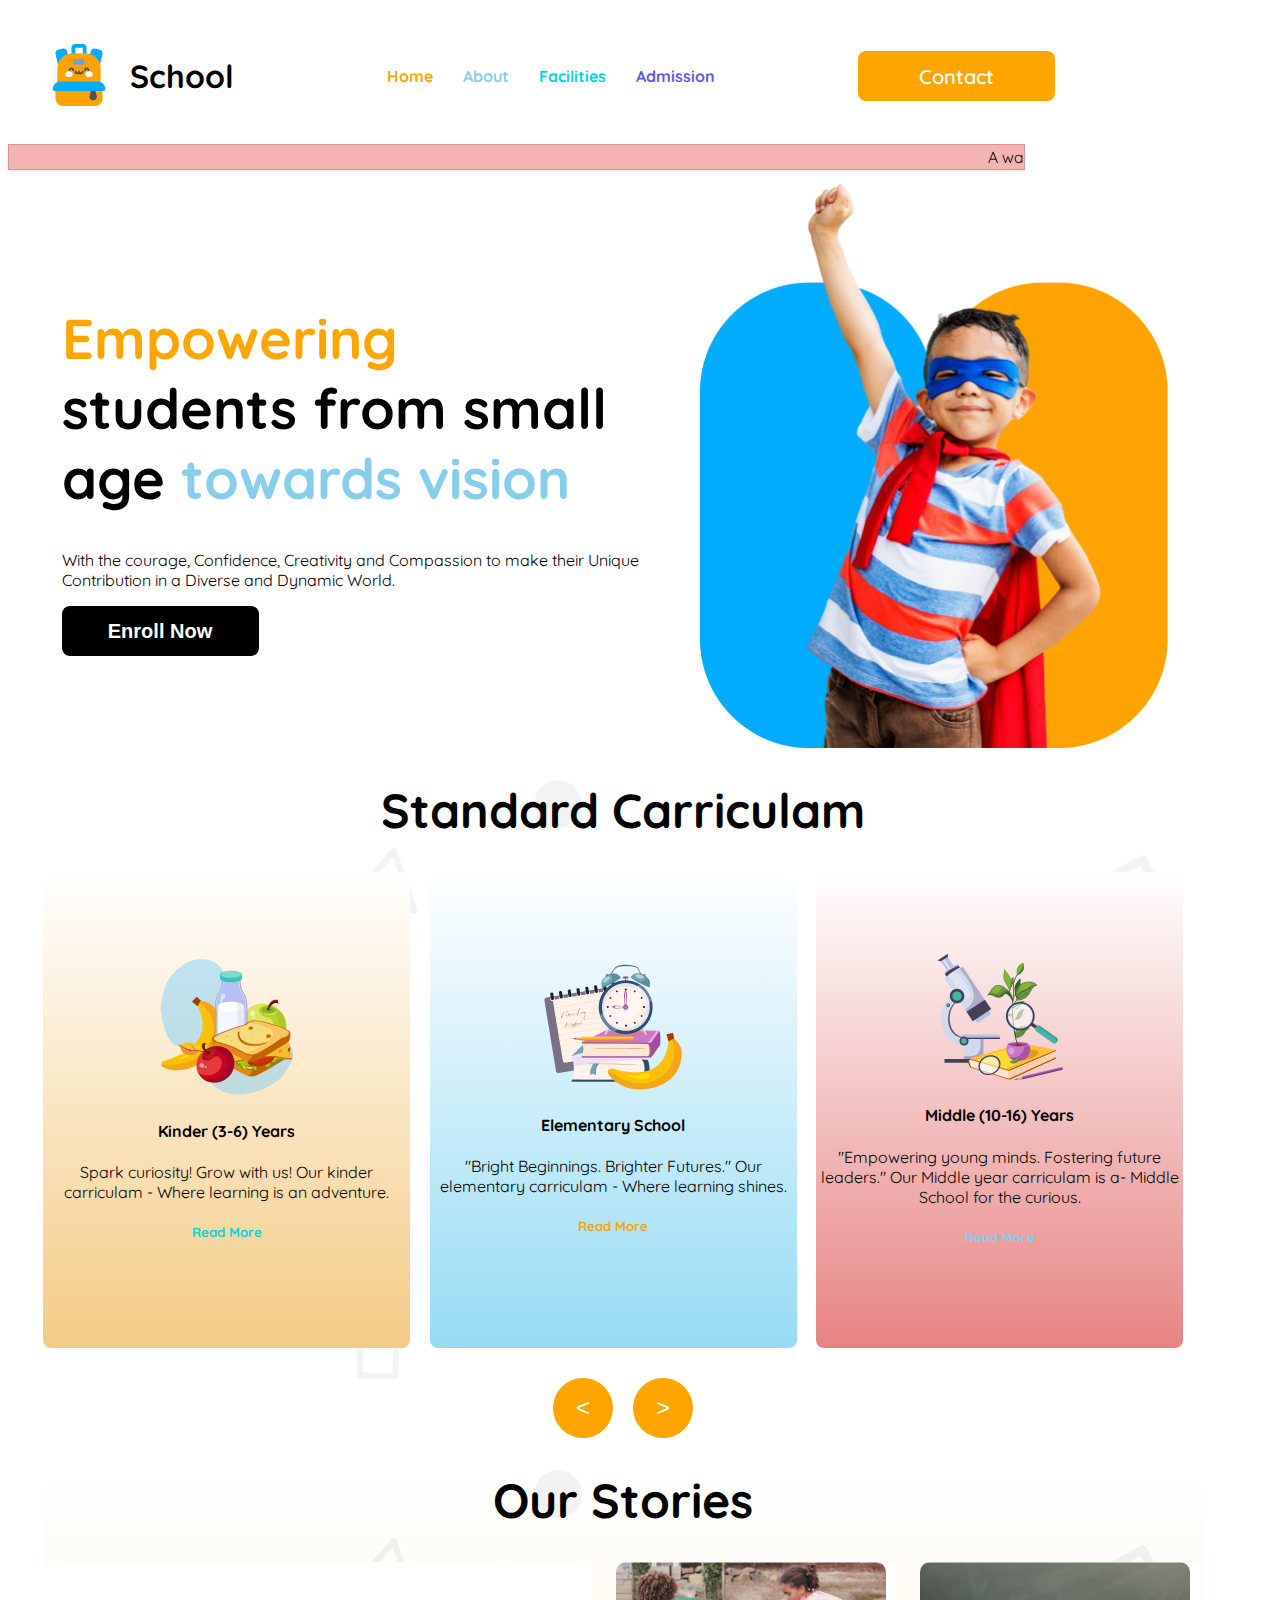
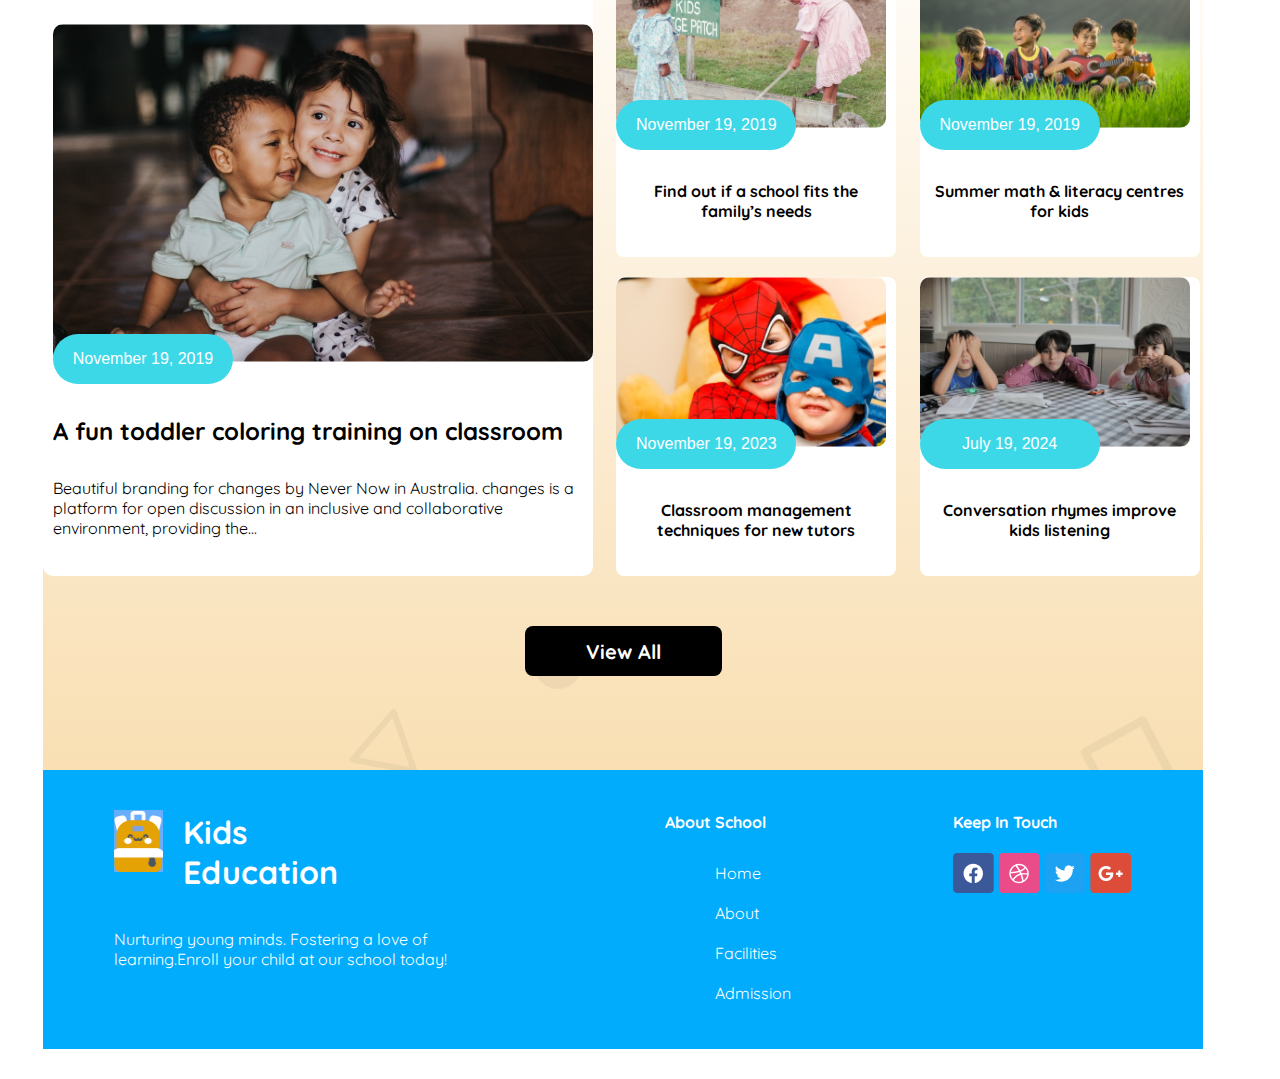
==== commit 216bd582: "Assignment 2: House keeping and final Submission" ====
--- a/index.html
+++ b/index.html
@@ -1,3 +1,11 @@
+
+<!-- 
+File Name: index.html
+Author: Mohammad Al Mahfuz
+Email: almahfuz@gmail.com
+Date: 22/01/2025
+Description: Homepage for School site -->
+
 <!DOCTYPE html>
 <html lang="en">
 <head>
@@ -7,9 +15,10 @@
     <link rel="icon" type="image/x-icon" href="/assets/logo.png">
     <link rel="stylesheet" href="./styles/styles.css">
 </head>
-
+<!-- Body start here -->
 <body class="quicksand-normal">
     <header class="header">
+        <!-- Navigatin bar -->
         <nav class="navbar display-flex" >
            <ul class="brand-logo display-flex">
                 <img class="logo" src="./assets/logo.png" alt="Logo">
@@ -65,7 +74,7 @@
                         <img src="./assets/kinder.png" alt="" class="Kinder-icon">
                         <h4 class="kinder">Kinder (3-6) Years</h4>
                         <P>
-                            Cum sociis natoque penatibus et magnis dis parturient montes, nascetur ridiculus mu sdis parturient
+                            Spark curiosity! Grow with us! Our kinder carriculam - Where learning is an adventure.
                         </P>
                         <h5 class="fact-name text-light-blue">Read More</h5>
                     </div>
@@ -76,7 +85,7 @@
                         <img src="./assets/elementary.png" alt="" class="fact-icon">
                         <h4 class="elementary">Elementary School</h4>
                         <P>
-                            Cum sociis natoque penatibus et magnis dis parturient montes, nascetur ridiculus mu sdis parturient
+                            "Bright Beginnings. Brighter Futures." Our elementary carriculam - Where learning shines.
                         </P>
                         <h5 class="fact-name text-orange">Read More</h5>
                     </div>
@@ -87,7 +96,7 @@
                         <img src="./assets/middle.png" alt="" class="fact-icon">
                         <h4 class="middle">Middle (10-16) Years</h4>
                         <P>
-                            Cum sociis natoque penatibus et magnis dis parturient montes, nascetur ridiculus mu sdis parturient
+                            "Empowering young minds. Fostering future leaders." Our Middle year carriculam is a- Middle School for the curious.
                         </P>
                         <h5 class="fact-name text-sky-blue">Read More</h5>
                     </div>
@@ -176,7 +185,7 @@
                     <h1 class="footer-title" >Kids <br>Education</br></h1>
                 </div>
                 <div>
-                    <p>Pizza ipsum dolor meat lovers buffalo. Deep dolor roll melted bacon Bianca pan bacon pineapple Aussie. Mayo rib sauce Hawaiian meatball.</p> 
+                    <p>Nurturing young minds. Fostering a love of learning.Enroll your child at our school today!</p> 
                 </div>  
                 
             </div>
@@ -202,9 +211,6 @@
                     <img src="./assets/google+.png" alt="" class="footer-social">         
                 </div>
             </div>
-
-
-
     </footer>
     
 </body>
--- a/styles/styles.css
+++ b/styles/styles.css
@@ -1,6 +1,17 @@
+ 
+/* 
+File Name: styles.css
+Author: Mohammad Al Mahfuz
+Email: almahfuz@gmail.com
+Date: 22/01/2025
+Description: Homepage for School site (css file)  */
+
+
+
 /* Fonts: Lets Import */
 @import url('https://fonts.googleapis.com/css2?family=Quicksand:wght@300..700&display=swap');
 
+/* Ingor below just for troubleshoot responsive */
 /* 
 *{
   border: 2px dashed red;
@@ -606,7 +617,8 @@
   .navbar {
     max-width: 576px;
     margin: 0 auto;
-    border: 1px solid red;
+    /* border: 1px solid red; */
+    border-bottom: 2px solid orange;
 
   }
   .nav-link li {
